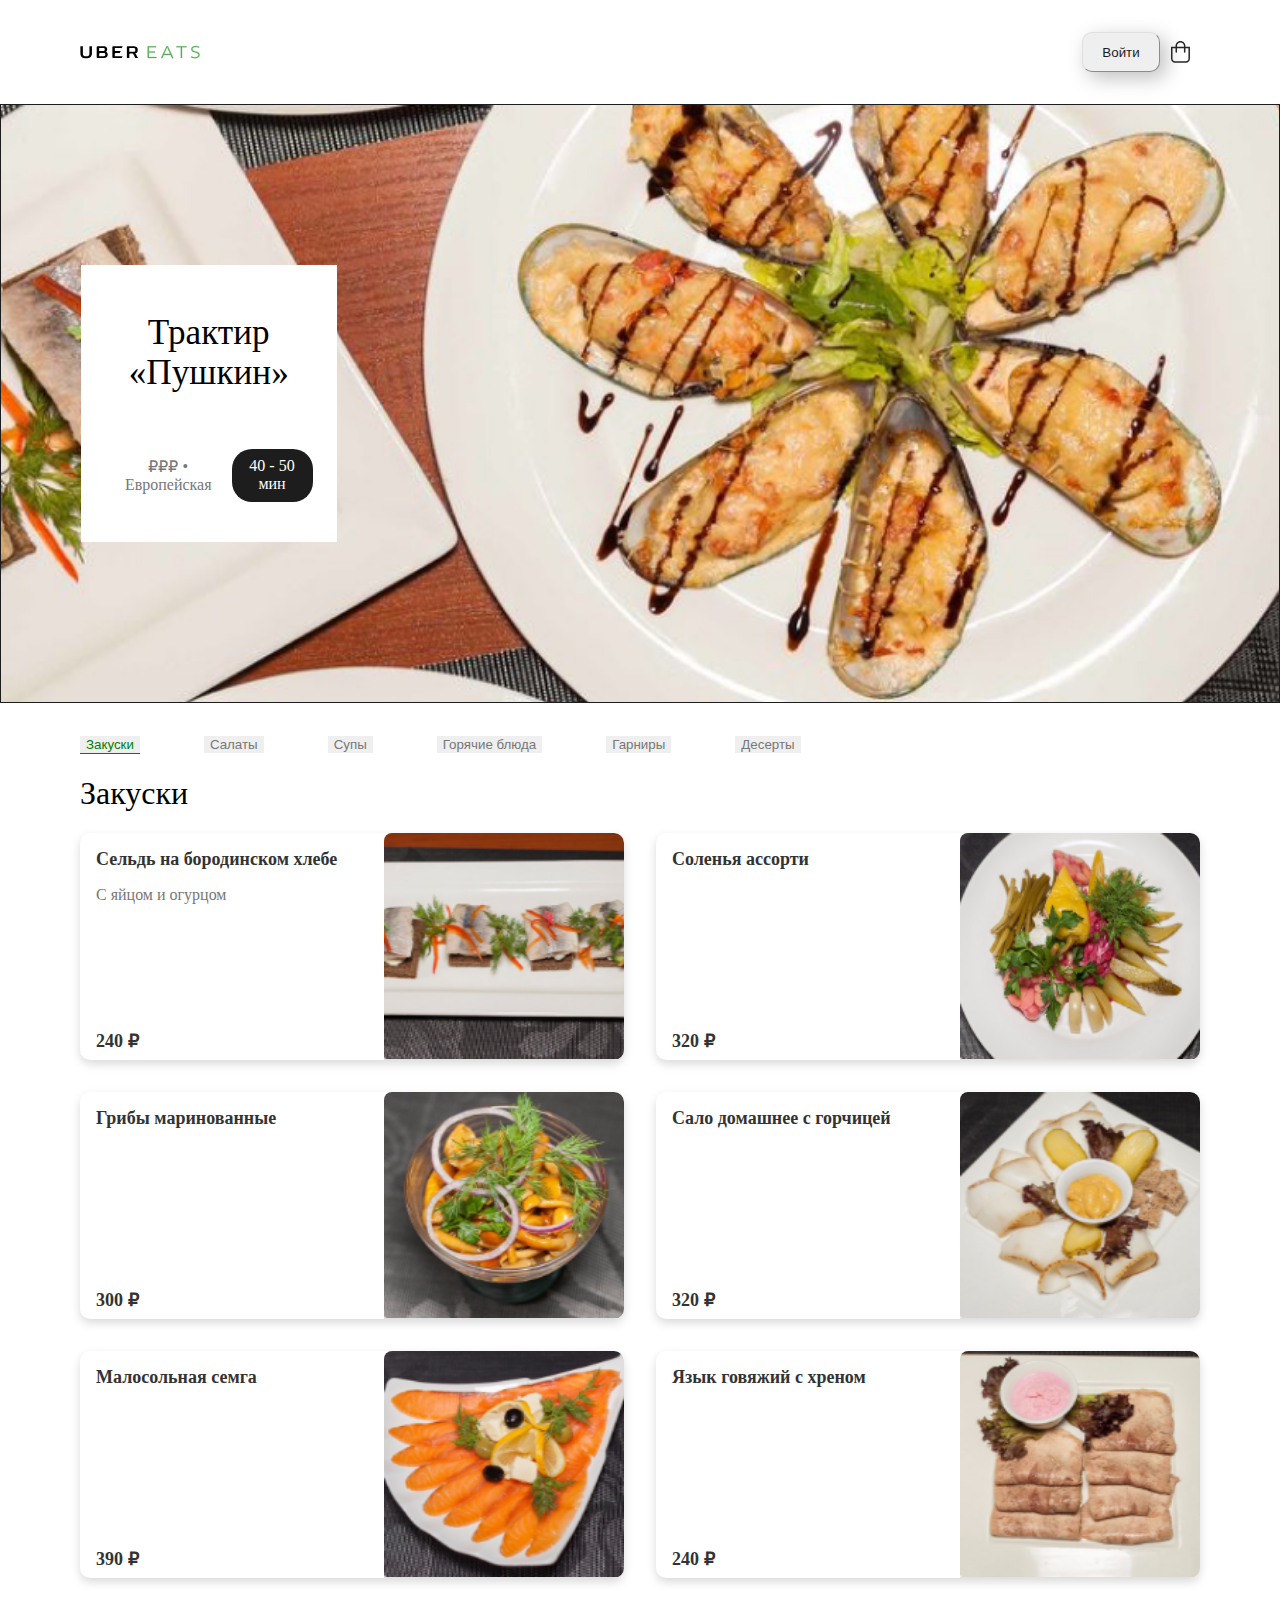
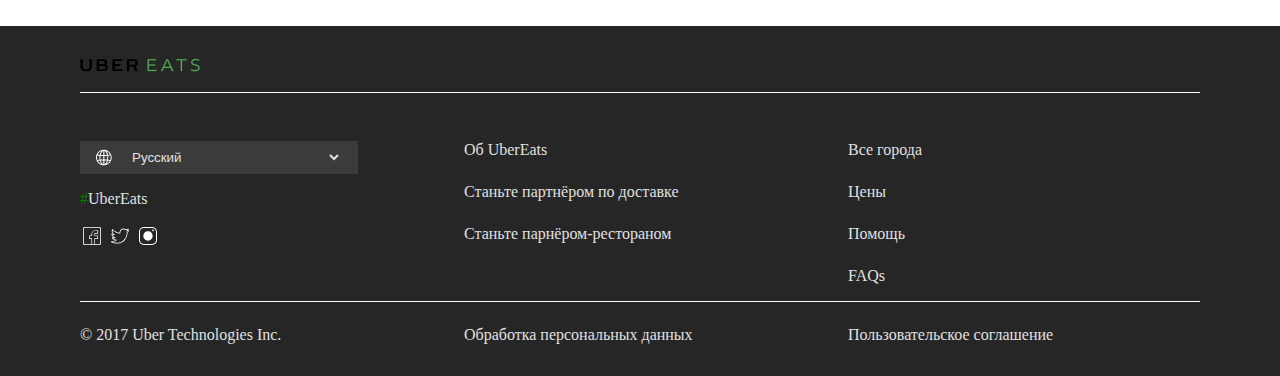
==== restaurant.html @ b5005f4a "second page + js" ====
<!DOCTYPE html>
<html lang="ru">
  <head>
    <meta charset="UTF-8" />
    <meta name="viewport" content="width=device-width, initial-scale=1.0" />
    <title>Restaurant</title>
    <link rel="shortcut icon" href="img/ico.jpg" type="image/x-icon" />
    <link rel="stylesheet" href="css/style.css" />
    <link rel="stylesheet" href="css/flexboxgrid.min.css" />
  </head>
  <body>
    <div class="body_content">
      <div class="header">
        <img src="img/logo.svg" alt="LOGO" />
        <div class="auth_and_busket">
          <button class="sign_in_btn">Войти</button>
          <img src="img/basket.svg" alt="basket" />
        </div>
      </div>
    </div>
      <div class="lable_header">
        <div class="container-fluid">
            <div class="row">
                <div class="col-xs-12 col-md-6 col-lg-3">
                    <div class="lable_card">
                        <h1 class="rest_name">Трактир «Пушкин»</h1>
                        <div class="price_and_time_cont">
                            <p class="price">₽₽₽ • Европейская</p>
                            <p class="time">40 - 50 мин</p>
                        </div>    
                    </div>
                </div>
            </div>
        </div>
    </div>
    <div class="body_content">
      <nav class="dishes">
        <ul style="list-style-type: none; display: flex; padding: 0;">
            <li><button class="dishes_item" id="start_button" href="#">Закуски</button></li>
            <li><button class="dishes_item" href="#">Салаты</button></li>
            <li><button class="dishes_item" href="#">Супы</button></li>
            <li><button class="dishes_item" href="#">Горячие блюда</button></li>
            <li><button class="dishes_item" href="#">Гарниры</button></li>
            <li><button class="dishes_item" href="#">Десерты</button></li>
        </ul>
      </nav>
      <h1 style="font-weight: normal;">Закуски</h1>
      <div class="container-fluid">
        <div class="row">
            <div class="col-xs-12 col-md-12 col-lg-6">
                <div class="card dishe-card">
                    <div class="discription" style="flex-direction: column;">
                        <div>
                            <h4>Сельдь на бородинском хлебе</h4>
                            <p style="color: #777777;">С яйцом и огурцом</p>
                        </div>
                        <h4 class="price">240 ₽</h4>
                    </div>
                    <img src="img/dishes/dishe_1.png" alt="" class="dishe_pict">
                </div>
            </div>
            <div class="col-xs-12 col-md-12 col-lg-6">
                <div class="card dishe-card">
                    <div class="discription" style="flex-direction: column;">
                        <h4>Соленья ассорти</h4>
                        <h4 class="price">320 ₽</h4>
                    </div>
                    <img src="img/dishes/dishe_2.png" alt="" class="dishe_pict">
                </div>
            </div>
            <div class="col-xs-12 col-md-12 col-lg-6">
                <div class="card dishe-card">
                    <div class="discription" style="flex-direction: column;">
                            <h4>Грибы маринованные</h4>
                        <h4 class="price">300 ₽</h4>
                    </div>
                    <img src="img/dishes/dishe_3.png" alt="" class="dishe_pict">
                </div>
            </div>
            <div class="col-xs-12 col-md-12 col-lg-6">
                <div class="card dishe-card">
                    <div class="discription" style="flex-direction: column;">
                        <h4>Сало домашнее с горчицей</h4>
                        <h4 class="price">320 ₽</h4>
                    </div>
                    <img src="img/dishes/dishe_4.png" alt="" class="dishe_pict">
                </div>
            </div>
            <div class="col-xs-12 col-md-12 col-lg-6">
                <div class="card dishe-card">
                    <div class="discription" style="flex-direction: column;">
                        <h4>Малосольная семга</h4>
                        <h4 class="price">390 ₽</h4>
                    </div>
                    <img src="img/dishes/dishe_5.png" alt="" class="dishe_pict">
                </div>
            </div>
            <div class="col-xs-12 col-md-12 col-lg-6">
                <div class="card dishe-card">
                    <div class="discription" style="flex-direction: column;">
                        <h4>Язык говяжий с хреном</h4>
                        <h4 class="price">240 ₽</h4>
                    </div>
                    <img src="img/dishes/dishe_6.png" alt="" class="dishe_pict">
                </div>
            </div>
      </div>
    </div>
</div>
<footer>
    <div class="footer_logo_container">
      <img src="img/logo.svg" alt="LOGO" />
    </div>
    <div class="about">
      <div class="container-fluid">
              <div class="row">
                  <div class="col-xs-12 col-md-4 col-lg-4">
                      <div class="footer_card">
                          <div class="language_select">
                              <img src="img/world.svg" alt="world">
                              <select>
                                  <option> Русский </option>
                              </select>
                          </div>
                          <div style="display: flex">
                              <p style="color: green; ">#<p>
                              <p>UberEats</p>
                          </div>
                          <div class="social">
                              <a href="https://ru-ru.facebook.com/login/?next=https%3A%2F%2Fru-ru.facebook.com%2F" target="_blank"><img src="img/social/facebook.svg" alt="facebook logo"></a>
                              <a href="https://x.com/" target="_blank"><img src="img/social/twitter.png" alt="twitter logo"></a>
                              <a href="https://instagram.com/" target="_blank"><img src="img/social/instagram.svg" alt="instagram logo"></a>
                          </div>
                      </div>
                  </div>
                  <div class="col-xs-12 col-md-4 col-lg-4">
                      <div class="footer_card">
                          <a href="#">Об UberEats</a>
                          <a href="#">Станьте партнёром по доставке</a>
                          <a href="#">Станьте парнёром-рестораном</a>
                      </div>
                  </div>
                  <div class="col-xs-12 col-md-4 col-lg-4">
                      <div class="footer_card">
                          <a href="#">Все города</a>
                          <a href="#">Цены</a>
                          <a href="#">Помощь</a>
                          <a href="#">FAQs</a>
                      </div>
                  </div>
              </div>
          </div>
      </div>
      <div class="container-fluid">
          <div class="row">
              <div class="col-xs-12 col-md-4 col-lg-4">
                  <div class="footer_docs_card">
                      <p>© 2017 Uber Technologies Inc.</p>
                  </div>
              </div>
              <div class="col-xs-12 col-md-4 col-lg-4">
                  <div class="footer_docs_card">
                      <a href="#">Обработка персональных данных</a>
                  </div>
              </div>
              <div class="col-xs-12 col-md-4 col-lg-4">
                  <div class="footer_docs_card">
                      <a href="#">Пользовательское соглашение</a>
                  </div>
              </div>
          </div>
      </div>
  </footer>
  </body>
  <script src="scripts.js"></script>
</html>
---- css/style.css ----
.body_content{
    padding: 1rem 5rem; 
}

body{
    margin: 0;
}

.header{
    display: flex;
    justify-content: space-between;
}

.auth_and_busket{
    display: flex;
}

.sign_in_btn{
    align-self: center;
    border-radius: 10px;
    color:  #1D1D1D;
    width: 78px;
    height: 40px;
    border: 1px outset #E0E0E0;
    box-shadow: 6px 6px 20px rgba(0, 0, 0, 0.25); 
}

.search{
    width: 100%;
    border: none;
    border-bottom: rgba(117, 117, 117, 0.5) solid 1px;
}

.heading_text{
    font-weight: normal;
}

.card {
    margin-bottom: 2rem;
    border: none; 
    border-radius: 10px; 
    overflow: hidden;
    box-shadow: 0px 4px 10px rgba(0, 0, 0, 0.15); 
    transition: transform 0.3s ease, box-shadow 0.3s ease; 
}

.card:hover{
    transform: translateY(-10px); 
    box-shadow: 0px 6px 20px rgba(0, 0, 0, 0.25); 
}

.card img {
    width: 100%;
    border-bottom: 1px solid #e0e0e0; 
}

.card h4 {
    margin: 1rem 1rem 0.5rem; 
    font-size: 18px;
    color: #333333;
    font-weight: bold;
}

.card .menu {
    margin: 0.5rem 1rem;
    color: #828282;
    font-size: 14px;
}

.card h5 {
    margin: 0.5rem 1rem 1rem;
    color: #333333;
    font-size: 16px;
    font-weight: 500;
}

footer{
    background-color: #262626;
    padding: 1rem 5rem; 
}

.footer_logo_container{
    padding: 1rem 0;
    border-bottom: #ffffff 1px solid;
    margin-bottom: 1rem;
}

.language_select{
    margin-top: 1.5rem;
    background-color: #3B3B3B;
    padding: 0.5rem 1rem;
    display: flex;
    width: 70%;
}

.language_select select{
    background-color: #3B3B3B;
    border: none;
    color: #E0E0E0;
    width: 100%;
    margin-left: 1rem;
}

.footer_card{
    height: 10rem;
    display: flex;
    flex-direction: column;
}

.about{
    padding-bottom: 1.5rem;
    border-bottom: #ffffff 1px solid;
}

.about,.footer_docs_card p, a {
    color: #E0E0E0;
    margin-top: 1.5rem;
    text-decoration: none;
}

.footer_docs_card a {
    margin-top: 1.5rem;
    display: block;
}

.lable_header{
    padding: 10rem 5rem;
    background-image: url("../img/restaurants/bkg.png");
    border: #1D1D1D solid 1px;
    background-size: cover;
}

.lable_card{
    background-color: white;
    padding: 1.5rem;
    text-align: center;
}

.lable_card h1{
    font-weight: normal;
    font-size: 2.2rem;
    margin-bottom: 2.5rem;
}

.price_and_time_cont{
    display: flex;
    justify-content: space-around;
}

p.price{
    color: #777777;
    display: block;
    padding: 0.5rem;
}

p.time{
    color: #ffffff;
    background: #1D1D1D;
    padding: 0.5rem;
    border-radius: 20px;
    display: block;
}

.dishes button{
    color: #777777;
    border: none;
}

.dishes_item{
    margin-right: 4rem;
}

.dishes_item:hover{
    color: green;
    border-bottom: green solid 1px;
}

.dishes_item.active{
    color: green;
    border-bottom: green solid 1px;
}

.dishe-card img{
    width: 15rem;
    border-top-left-radius: 8px;
    border-top-right-radius: 8px;
}


.dishe-card, .discription{
    display: flex;
    justify-content: space-between;
}

.dishe-card p{
    margin: 1rem 1rem 0.5rem; 
    color: #777777;
}
---- css/flexboxgrid.min.css ----
.container-fluid{margin-right:auto;margin-left:auto;}.row{box-sizing:border-box;display:-ms-flexbox;display:-webkit-box;display:flex;-ms-flex:0 1 auto;-webkit-box-flex:0;flex:0 1 auto;-ms-flex-direction:row;-webkit-box-orient:horizontal;-webkit-box-direction:normal;flex-direction:row;-ms-flex-wrap:wrap;flex-wrap:wrap;margin-right:-1rem;margin-left:-1rem}.row.reverse{-ms-flex-direction:row-reverse;-webkit-box-orient:horizontal;-webkit-box-direction:reverse;flex-direction:row-reverse}.col.reverse{-ms-flex-direction:column-reverse;-webkit-box-orient:vertical;-webkit-box-direction:reverse;flex-direction:column-reverse}.col-xs,.col-xs-1,.col-xs-10,.col-xs-11,.col-xs-12,.col-xs-2,.col-xs-3,.col-xs-4,.col-xs-5,.col-xs-6,.col-xs-7,.col-xs-8,.col-xs-9{box-sizing:border-box;-ms-flex:0 0 auto;-webkit-box-flex:0;flex:0 0 auto;padding-right:1rem;padding-left:1rem}.col-xs{-webkit-flex-grow:1;-ms-flex-positive:1;-webkit-box-flex:1;flex-grow:1;-ms-flex-preferred-size:0;flex-basis:0;max-width:100%}.col-xs-1{-ms-flex-preferred-size:8.333%;flex-basis:8.333%;max-width:8.333%}.col-xs-2{-ms-flex-preferred-size:16.667%;flex-basis:16.667%;max-width:16.667%}.col-xs-3{-ms-flex-preferred-size:25%;flex-basis:25%;max-width:25%}.col-xs-4{-ms-flex-preferred-size:33.333%;flex-basis:33.333%;max-width:33.333%}.col-xs-5{-ms-flex-preferred-size:41.667%;flex-basis:41.667%;max-width:41.667%}.col-xs-6{-ms-flex-preferred-size:50%;flex-basis:50%;max-width:50%}.col-xs-7{-ms-flex-preferred-size:58.333%;flex-basis:58.333%;max-width:58.333%}.col-xs-8{-ms-flex-preferred-size:66.667%;flex-basis:66.667%;max-width:66.667%}.col-xs-9{-ms-flex-preferred-size:75%;flex-basis:75%;max-width:75%}.col-xs-10{-ms-flex-preferred-size:83.333%;flex-basis:83.333%;max-width:83.333%}.col-xs-11{-ms-flex-preferred-size:91.667%;flex-basis:91.667%;max-width:91.667%}.col-xs-12{-ms-flex-preferred-size:100%;flex-basis:100%;max-width:100%}.col-xs-offset-1{margin-left:8.333%}.col-xs-offset-2{margin-left:16.667%}.col-xs-offset-3{margin-left:25%}.col-xs-offset-4{margin-left:33.333%}.col-xs-offset-5{margin-left:41.667%}.col-xs-offset-6{margin-left:50%}.col-xs-offset-7{margin-left:58.333%}.col-xs-offset-8{margin-left:66.667%}.col-xs-offset-9{margin-left:75%}.col-xs-offset-10{margin-left:83.333%}.col-xs-offset-11{margin-left:91.667%}.start-xs{-ms-flex-pack:start;-webkit-box-pack:start;justify-content:flex-start;text-align:start}.center-xs{-ms-flex-pack:center;-webkit-box-pack:center;justify-content:center;text-align:center}.end-xs{-ms-flex-pack:end;-webkit-box-pack:end;justify-content:flex-end;text-align:end}.top-xs{-ms-flex-align:start;-webkit-box-align:start;align-items:flex-start}.middle-xs{-ms-flex-align:center;-webkit-box-align:center;align-items:center}.bottom-xs{-ms-flex-align:end;-webkit-box-align:end;align-items:flex-end}.around-xs{-ms-flex-pack:distribute;justify-content:space-around}.between-xs{-ms-flex-pack:justify;-webkit-box-pack:justify;justify-content:space-between}.first-xs{-ms-flex-order:-1;-webkit-box-ordinal-group:0;order:-1}.last-xs{-ms-flex-order:1;-webkit-box-ordinal-group:2;order:1}@media only screen and (min-width:48em){.container{width:46rem}.col-sm,.col-sm-1,.col-sm-10,.col-sm-11,.col-sm-12,.col-sm-2,.col-sm-3,.col-sm-4,.col-sm-5,.col-sm-6,.col-sm-7,.col-sm-8,.col-sm-9{box-sizing:border-box;-ms-flex:0 0 auto;-webkit-box-flex:0;flex:0 0 auto;padding-right:1rem;padding-left:1rem}.col-sm{-webkit-flex-grow:1;-ms-flex-positive:1;-webkit-box-flex:1;flex-grow:1;-ms-flex-preferred-size:0;flex-basis:0;max-width:100%}.col-sm-1{-ms-flex-preferred-size:8.333%;flex-basis:8.333%;max-width:8.333%}.col-sm-2{-ms-flex-preferred-size:16.667%;flex-basis:16.667%;max-width:16.667%}.col-sm-3{-ms-flex-preferred-size:25%;flex-basis:25%;max-width:25%}.col-sm-4{-ms-flex-preferred-size:33.333%;flex-basis:33.333%;max-width:33.333%}.col-sm-5{-ms-flex-preferred-size:41.667%;flex-basis:41.667%;max-width:41.667%}.col-sm-6{-ms-flex-preferred-size:50%;flex-basis:50%;max-width:50%}.col-sm-7{-ms-flex-preferred-size:58.333%;flex-basis:58.333%;max-width:58.333%}.col-sm-8{-ms-flex-preferred-size:66.667%;flex-basis:66.667%;max-width:66.667%}.col-sm-9{-ms-flex-preferred-size:75%;flex-basis:75%;max-width:75%}.col-sm-10{-ms-flex-preferred-size:83.333%;flex-basis:83.333%;max-width:83.333%}.col-sm-11{-ms-flex-preferred-size:91.667%;flex-basis:91.667%;max-width:91.667%}.col-sm-12{-ms-flex-preferred-size:100%;flex-basis:100%;max-width:100%}.col-sm-offset-1{margin-left:8.333%}.col-sm-offset-2{margin-left:16.667%}.col-sm-offset-3{margin-left:25%}.col-sm-offset-4{margin-left:33.333%}.col-sm-offset-5{margin-left:41.667%}.col-sm-offset-6{margin-left:50%}.col-sm-offset-7{margin-left:58.333%}.col-sm-offset-8{margin-left:66.667%}.col-sm-offset-9{margin-left:75%}.col-sm-offset-10{margin-left:83.333%}.col-sm-offset-11{margin-left:91.667%}.start-sm{-ms-flex-pack:start;-webkit-box-pack:start;justify-content:flex-start;text-align:start}.center-sm{-ms-flex-pack:center;-webkit-box-pack:center;justify-content:center;text-align:center}.end-sm{-ms-flex-pack:end;-webkit-box-pack:end;justify-content:flex-end;text-align:end}.top-sm{-ms-flex-align:start;-webkit-box-align:start;align-items:flex-start}.middle-sm{-ms-flex-align:center;-webkit-box-align:center;align-items:center}.bottom-sm{-ms-flex-align:end;-webkit-box-align:end;align-items:flex-end}.around-sm{-ms-flex-pack:distribute;justify-content:space-around}.between-sm{-ms-flex-pack:justify;-webkit-box-pack:justify;justify-content:space-between}.first-sm{-ms-flex-order:-1;-webkit-box-ordinal-group:0;order:-1}.last-sm{-ms-flex-order:1;-webkit-box-ordinal-group:2;order:1}}@media only screen and (min-width:62em){.container{width:61rem}.col-md,.col-md-1,.col-md-10,.col-md-11,.col-md-12,.col-md-2,.col-md-3,.col-md-4,.col-md-5,.col-md-6,.col-md-7,.col-md-8,.col-md-9{box-sizing:border-box;-ms-flex:0 0 auto;-webkit-box-flex:0;flex:0 0 auto;padding-right:1rem;padding-left:1rem}.col-md{-webkit-flex-grow:1;-ms-flex-positive:1;-webkit-box-flex:1;flex-grow:1;-ms-flex-preferred-size:0;flex-basis:0;max-width:100%}.col-md-1{-ms-flex-preferred-size:8.333%;flex-basis:8.333%;max-width:8.333%}.col-md-2{-ms-flex-preferred-size:16.667%;flex-basis:16.667%;max-width:16.667%}.col-md-3{-ms-flex-preferred-size:25%;flex-basis:25%;max-width:25%}.col-md-4{-ms-flex-preferred-size:33.333%;flex-basis:33.333%;max-width:33.333%}.col-md-5{-ms-flex-preferred-size:41.667%;flex-basis:41.667%;max-width:41.667%}.col-md-6{-ms-flex-preferred-size:50%;flex-basis:50%;max-width:50%}.col-md-7{-ms-flex-preferred-size:58.333%;flex-basis:58.333%;max-width:58.333%}.col-md-8{-ms-flex-preferred-size:66.667%;flex-basis:66.667%;max-width:66.667%}.col-md-9{-ms-flex-preferred-size:75%;flex-basis:75%;max-width:75%}.col-md-10{-ms-flex-preferred-size:83.333%;flex-basis:83.333%;max-width:83.333%}.col-md-11{-ms-flex-preferred-size:91.667%;flex-basis:91.667%;max-width:91.667%}.col-md-12{-ms-flex-preferred-size:100%;flex-basis:100%;max-width:100%}.col-md-offset-1{margin-left:8.333%}.col-md-offset-2{margin-left:16.667%}.col-md-offset-3{margin-left:25%}.col-md-offset-4{margin-left:33.333%}.col-md-offset-5{margin-left:41.667%}.col-md-offset-6{margin-left:50%}.col-md-offset-7{margin-left:58.333%}.col-md-offset-8{margin-left:66.667%}.col-md-offset-9{margin-left:75%}.col-md-offset-10{margin-left:83.333%}.col-md-offset-11{margin-left:91.667%}.start-md{-ms-flex-pack:start;-webkit-box-pack:start;justify-content:flex-start;text-align:start}.center-md{-ms-flex-pack:center;-webkit-box-pack:center;justify-content:center;text-align:center}.end-md{-ms-flex-pack:end;-webkit-box-pack:end;justify-content:flex-end;text-align:end}.top-md{-ms-flex-align:start;-webkit-box-align:start;align-items:flex-start}.middle-md{-ms-flex-align:center;-webkit-box-align:center;align-items:center}.bottom-md{-ms-flex-align:end;-webkit-box-align:end;align-items:flex-end}.around-md{-ms-flex-pack:distribute;justify-content:space-around}.between-md{-ms-flex-pack:justify;-webkit-box-pack:justify;justify-content:space-between}.first-md{-ms-flex-order:-1;-webkit-box-ordinal-group:0;order:-1}.last-md{-ms-flex-order:1;-webkit-box-ordinal-group:2;order:1}}@media only screen and (min-width:75em){.container{width:71rem}.col-lg,.col-lg-1,.col-lg-10,.col-lg-11,.col-lg-12,.col-lg-2,.col-lg-3,.col-lg-4,.col-lg-5,.col-lg-6,.col-lg-7,.col-lg-8,.col-lg-9{box-sizing:border-box;-ms-flex:0 0 auto;-webkit-box-flex:0;flex:0 0 auto;padding-right:1rem;padding-left:1rem}.col-lg{-webkit-flex-grow:1;-ms-flex-positive:1;-webkit-box-flex:1;flex-grow:1;-ms-flex-preferred-size:0;flex-basis:0;max-width:100%}.col-lg-1{-ms-flex-preferred-size:8.333%;flex-basis:8.333%;max-width:8.333%}.col-lg-2{-ms-flex-preferred-size:16.667%;flex-basis:16.667%;max-width:16.667%}.col-lg-3{-ms-flex-preferred-size:25%;flex-basis:25%;max-width:25%}.col-lg-4{-ms-flex-preferred-size:33.333%;flex-basis:33.333%;max-width:33.333%}.col-lg-5{-ms-flex-preferred-size:41.667%;flex-basis:41.667%;max-width:41.667%}.col-lg-6{-ms-flex-preferred-size:50%;flex-basis:50%;max-width:50%}.col-lg-7{-ms-flex-preferred-size:58.333%;flex-basis:58.333%;max-width:58.333%}.col-lg-8{-ms-flex-preferred-size:66.667%;flex-basis:66.667%;max-width:66.667%}.col-lg-9{-ms-flex-preferred-size:75%;flex-basis:75%;max-width:75%}.col-lg-10{-ms-flex-preferred-size:83.333%;flex-basis:83.333%;max-width:83.333%}.col-lg-11{-ms-flex-preferred-size:91.667%;flex-basis:91.667%;max-width:91.667%}.col-lg-12{-ms-flex-preferred-size:100%;flex-basis:100%;max-width:100%}.col-lg-offset-1{margin-left:8.333%}.col-lg-offset-2{margin-left:16.667%}.col-lg-offset-3{margin-left:25%}.col-lg-offset-4{margin-left:33.333%}.col-lg-offset-5{margin-left:41.667%}.col-lg-offset-6{margin-left:50%}.col-lg-offset-7{margin-left:58.333%}.col-lg-offset-8{margin-left:66.667%}.col-lg-offset-9{margin-left:75%}.col-lg-offset-10{margin-left:83.333%}.col-lg-offset-11{margin-left:91.667%}.start-lg{-ms-flex-pack:start;-webkit-box-pack:start;justify-content:flex-start;text-align:start}.center-lg{-ms-flex-pack:center;-webkit-box-pack:center;justify-content:center;text-align:center}.end-lg{-ms-flex-pack:end;-webkit-box-pack:end;justify-content:flex-end;text-align:end}.top-lg{-ms-flex-align:start;-webkit-box-align:start;align-items:flex-start}.middle-lg{-ms-flex-align:center;-webkit-box-align:center;align-items:center}.bottom-lg{-ms-flex-align:end;-webkit-box-align:end;align-items:flex-end}.around-lg{-ms-flex-pack:distribute;justify-content:space-around}.between-lg{-ms-flex-pack:justify;-webkit-box-pack:justify;justify-content:space-between}.first-lg{-ms-flex-order:-1;-webkit-box-ordinal-group:0;order:-1}.last-lg{-ms-flex-order:1;-webkit-box-ordinal-group:2;order:1}}
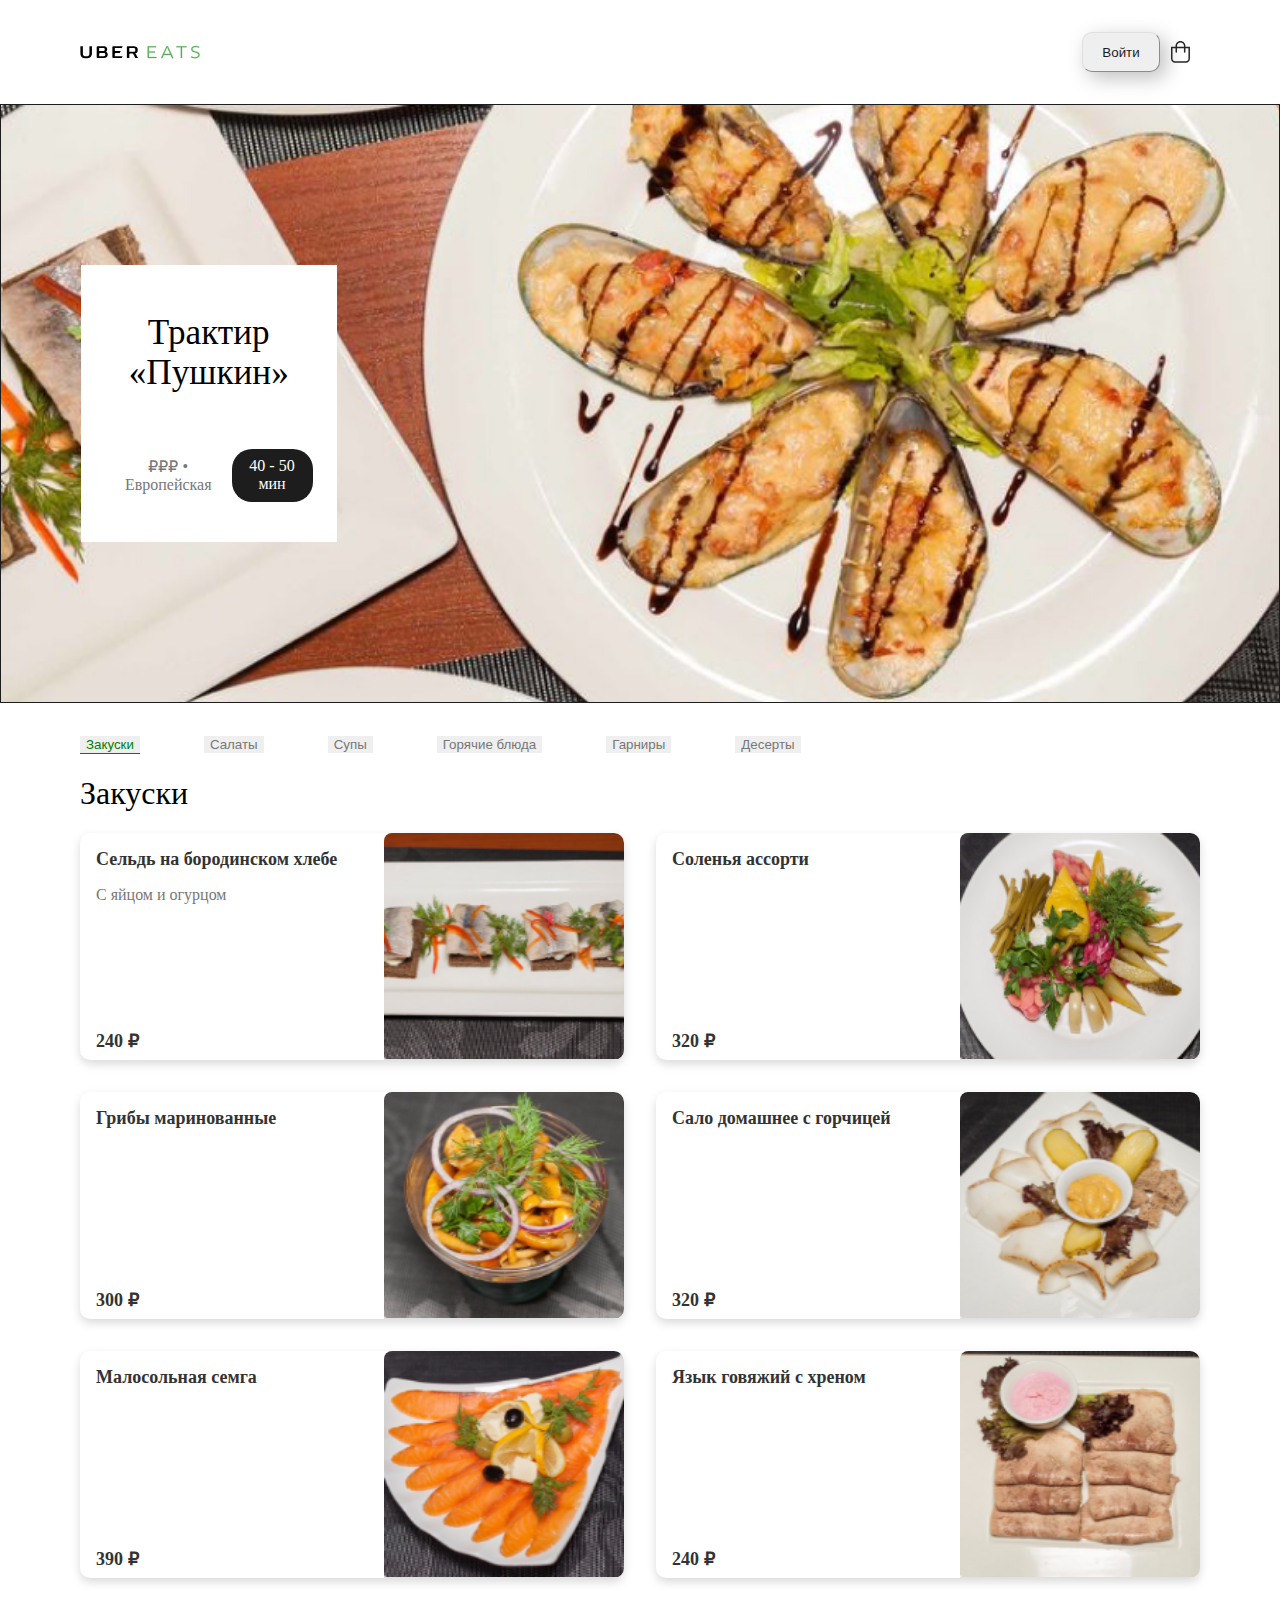
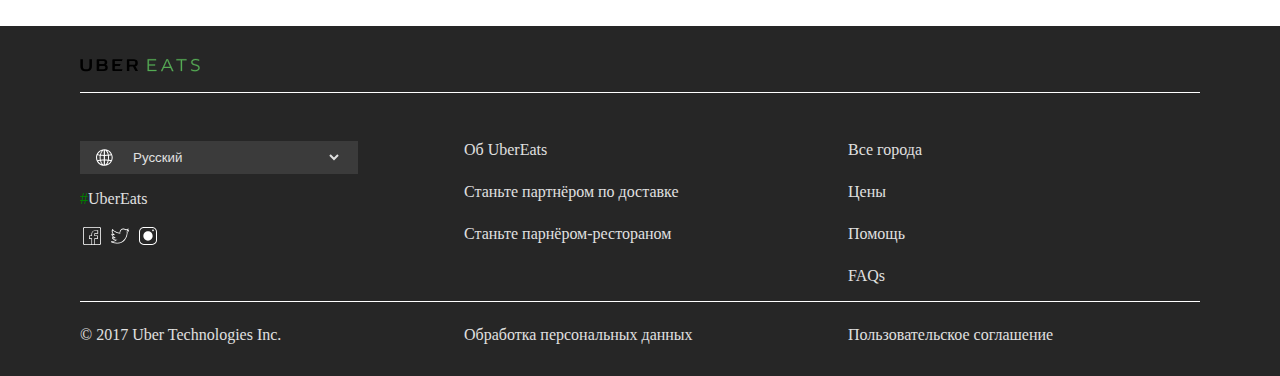
==== commit c8ef9d16: "Update restaurant.html" ====
--- a/restaurant.html
+++ b/restaurant.html
@@ -11,7 +11,7 @@
   <body>
     <div class="body_content">
       <div class="header">
-        <img src="img/logo.svg" alt="LOGO" />
+        <img src="img/logo.svg" id ="main_logo" alt="LOGO" />
         <div class="auth_and_busket">
           <button class="sign_in_btn">Войти</button>
           <img src="img/basket.svg" alt="basket" />
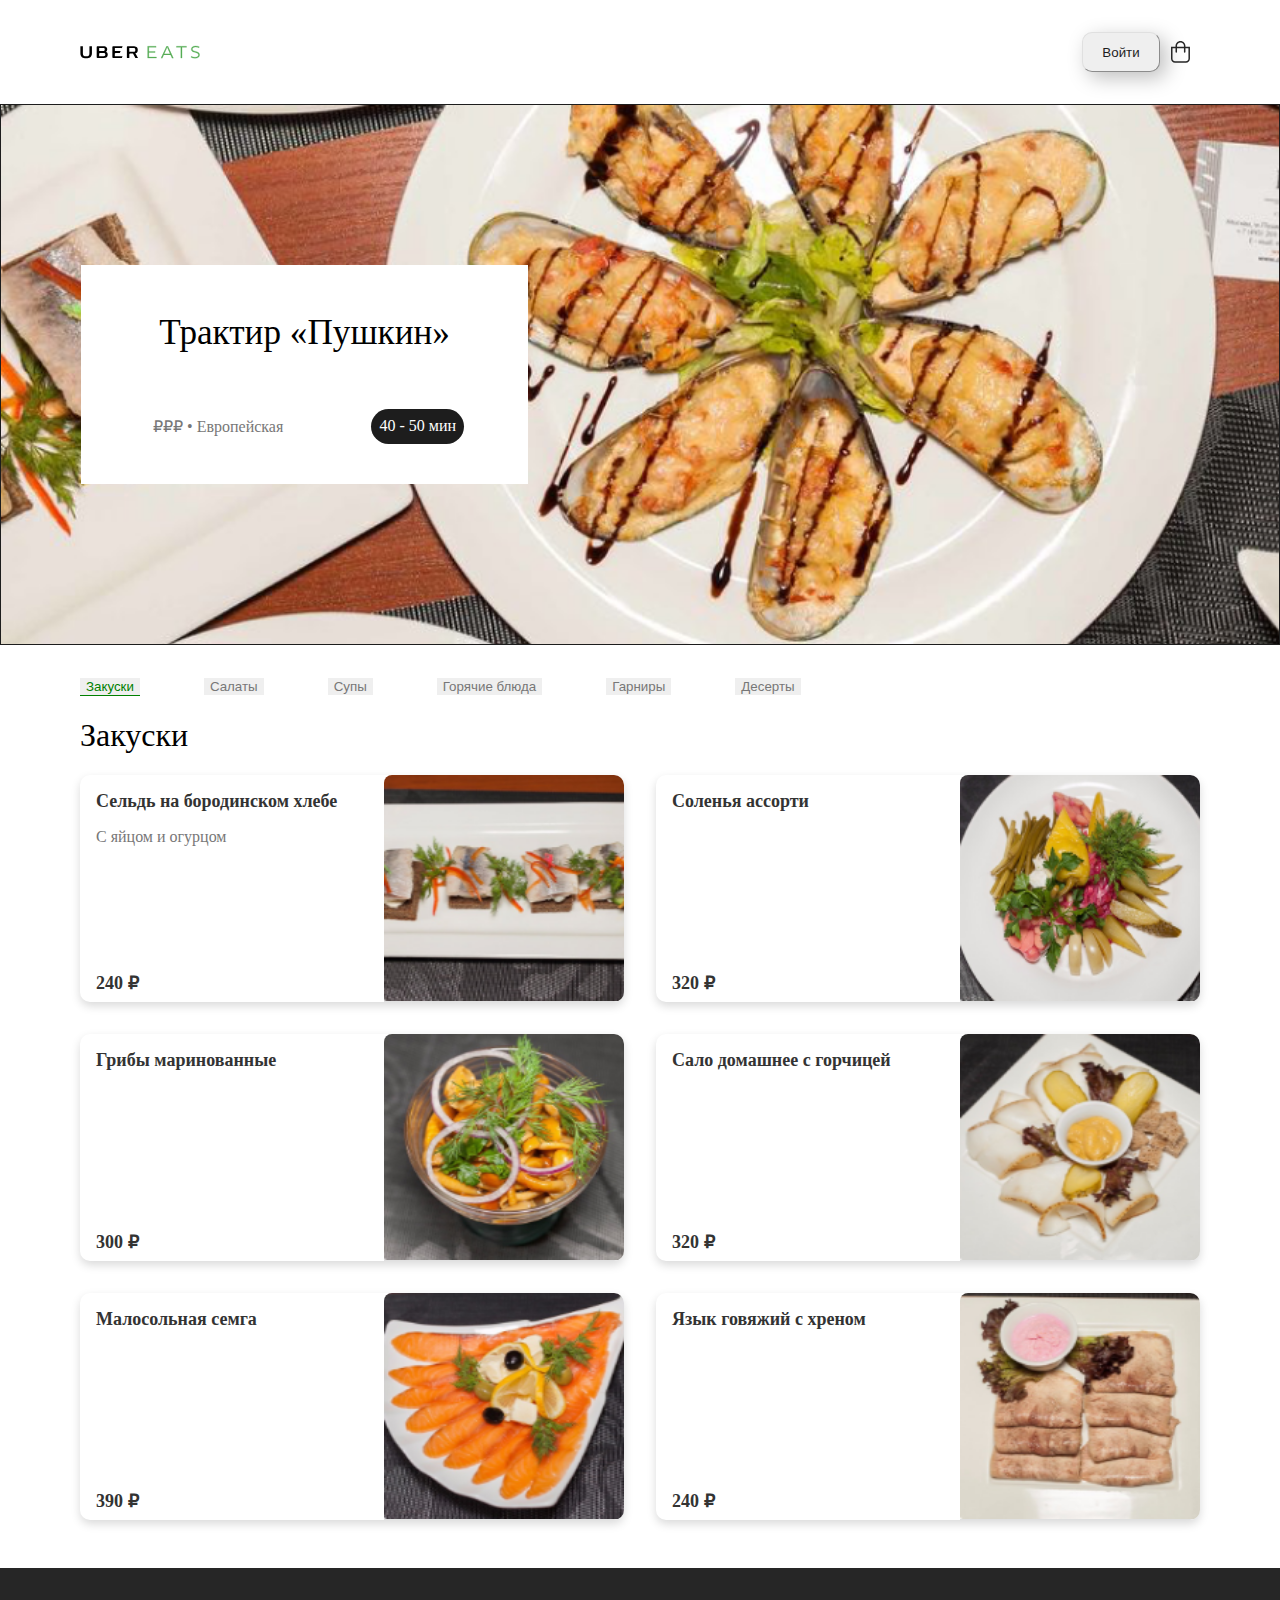
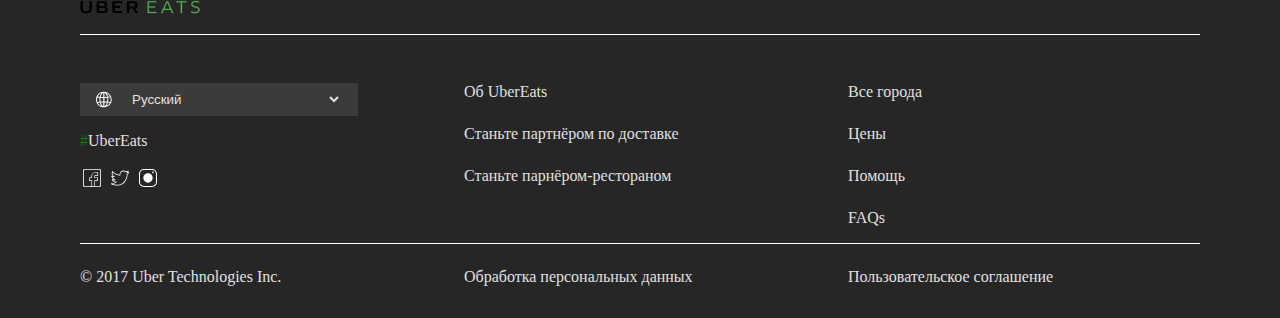
==== commit 04465cdf: "upd scripts" ====
--- a/restaurant.html
+++ b/restaurant.html
@@ -21,7 +21,7 @@
       <div class="lable_header">
         <div class="container-fluid">
             <div class="row">
-                <div class="col-xs-12 col-md-6 col-lg-3">
+                <div class="col-xs-12 col-md-6 col-lg-5 col-xl-3">
                     <div class="lable_card">
                         <h1 class="rest_name">Трактир «Пушкин»</h1>
                         <div class="price_and_time_cont">
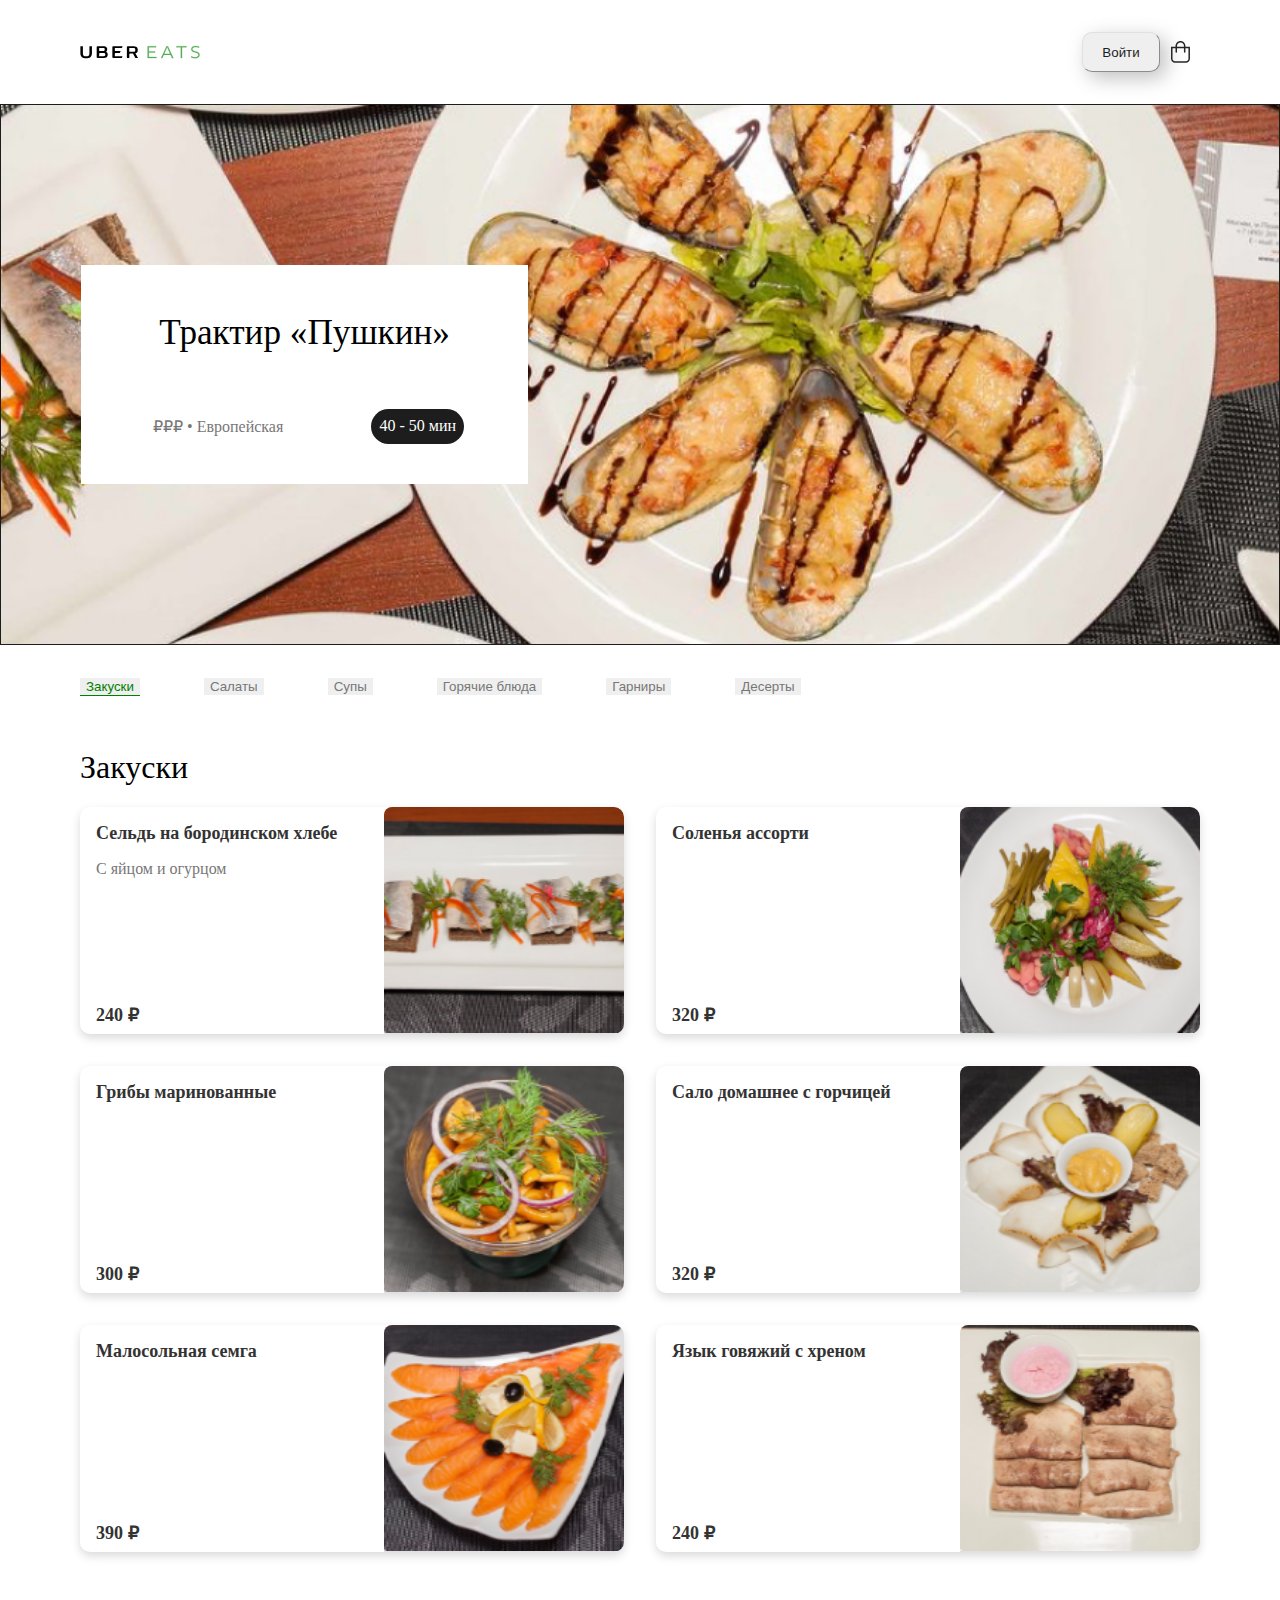
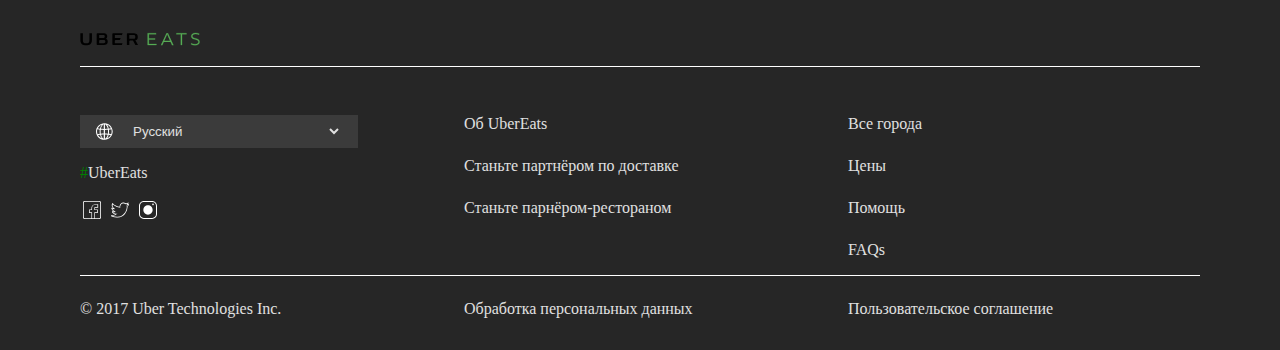
==== commit 88f0293d: "hidden menu in mobile version prt.1" ====
--- a/restaurant.html
+++ b/restaurant.html
@@ -44,6 +44,18 @@
             <li><button class="dishes_item" href="#">Десерты</button></li>
         </ul>
       </nav>
+      <div class="dishes_mobile" id="dishes_mobile">
+        <button class="dishes_item" id="start_button_mobile" href="#">Закуски</button>
+      </div>
+      <div class="dishes_list_mobile hidden" id="dishes_list_mobile">
+        <ul style="list-style-type: none; padding: 0;">
+            <li><button class="dishes_item" href="#">Салаты</button></li>
+            <li><button class="dishes_item" href="#">Супы</button></li>
+            <li><button class="dishes_item" href="#">Горячие блюда</button></li>
+            <li><button class="dishes_item" href="#">Гарниры</button></li>
+            <li><button class="dishes_item" href="#">Десерты</button></li>
+        </ul>
+      </div>
       <h1 style="font-weight: normal;">Закуски</h1>
       <div class="container-fluid">
         <div class="row">
@@ -172,5 +184,5 @@
       </div>
   </footer>
   </body>
-  <script src="scripts.js"></script>
+  <script src="scripts/scripts.js"></script>
 </html>
--- a/css/style.css
+++ b/css/style.css
@@ -160,15 +160,40 @@
     border-radius: 20px;
     display: block;
 }
-
-.dishes button{
+ 
+.dishes_item{
     color: #777777;
     border: none;
 }
 
+.dishes_mobile, .dishes_list_mobile{
+    text-align: center;
+}
+
+.dishes_mobile button{
+    font-size: 2rem;
+}
+
 .dishes_item{
     margin-right: 4rem;
 }
+
+.dishes_list_mobile button{
+    font-size: 2rem;
+}
+
+.hidden {
+    height: 1rem;
+    opacity: 0;
+    visibility: hidden;
+    transition: opacity 0.3s ease, visibility 0.3s ease;
+}
+  
+.visible {
+    opacity: 1;
+    visibility: visible;
+    transition: opacity 0.3s ease, visibility 0.3s ease;
+  }
 
 .dishes_item:hover{
     color: green;
@@ -195,4 +220,17 @@
 .dishe-card p{
     margin: 1rem 1rem 0.5rem; 
     color: #777777;
-}+}
+
+@media (max-width: 991px){
+    .dishes{
+        display: none;
+    }
+}
+
+@media (min-width: 991px){
+    .dishes_mobile{
+        display: none;
+    }
+}
+
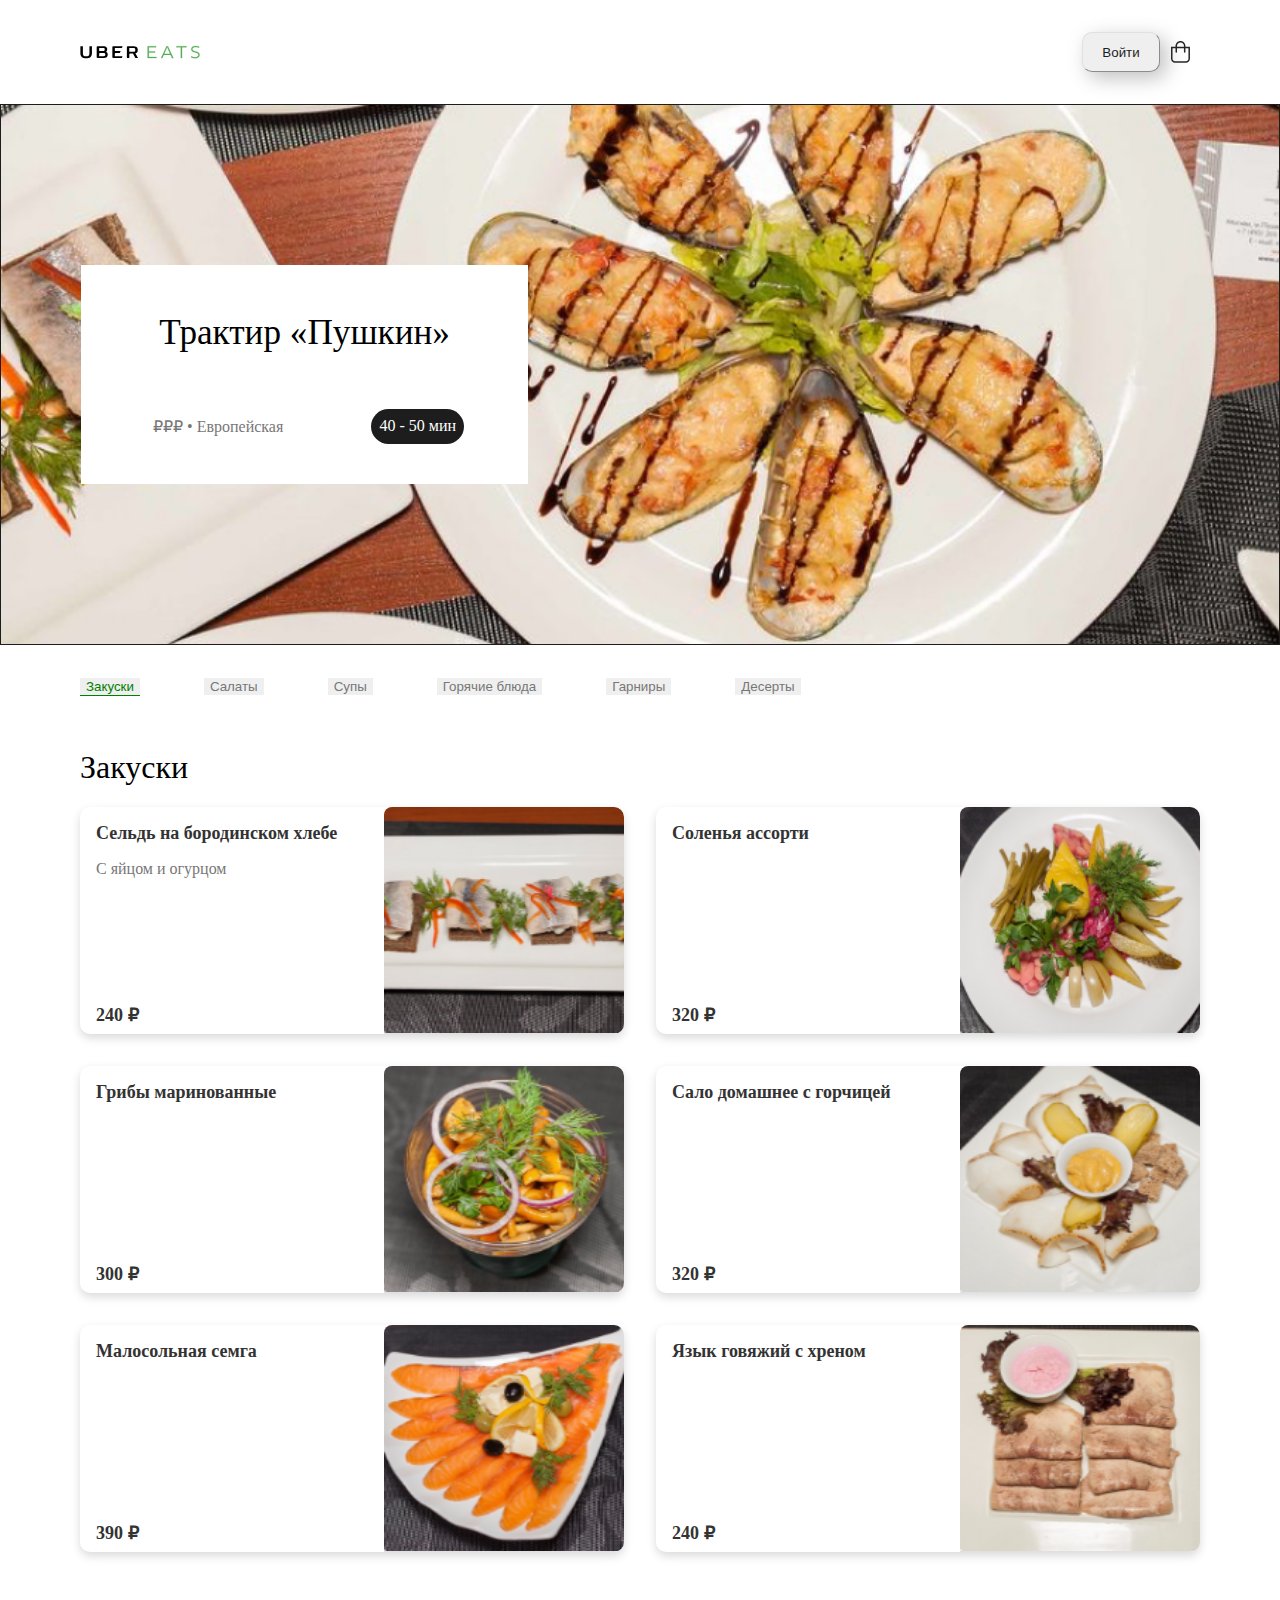
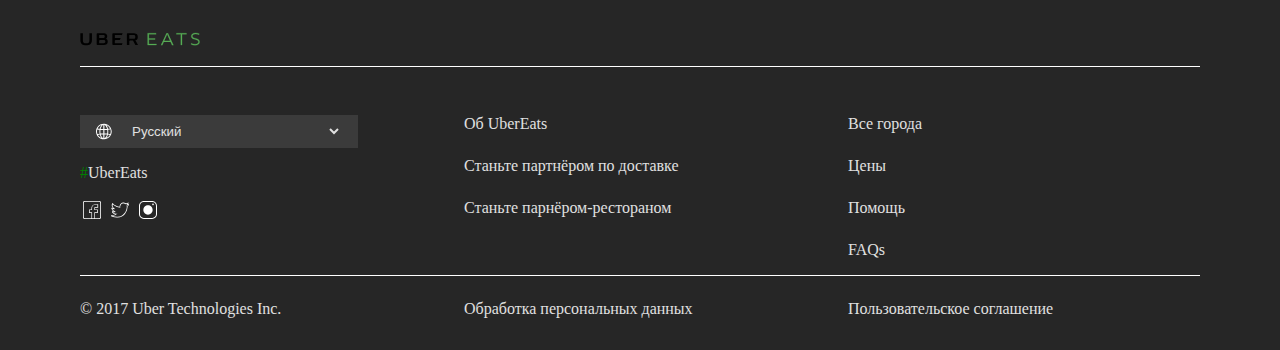
==== commit 6a818b30: "dishes list in mobile version" ====
--- a/restaurant.html
+++ b/restaurant.html
@@ -49,11 +49,12 @@
       </div>
       <div class="dishes_list_mobile hidden" id="dishes_list_mobile">
         <ul style="list-style-type: none; padding: 0;">
-            <li><button class="dishes_item" href="#">Салаты</button></li>
-            <li><button class="dishes_item" href="#">Супы</button></li>
-            <li><button class="dishes_item" href="#">Горячие блюда</button></li>
-            <li><button class="dishes_item" href="#">Гарниры</button></li>
-            <li><button class="dishes_item" href="#">Десерты</button></li>
+            <li><button class="dishes_item dishes_item_mobile" href="#" style = "display: none;">Закуски</button></li>
+            <li><button class="dishes_item dishes_item_mobile" href="#">Салаты</button></li>
+            <li><button class="dishes_item dishes_item_mobile" href="#">Супы</button></li>
+            <li><button class="dishes_item dishes_item_mobile" href="#">Горячие блюда</button></li>
+            <li><button class="dishes_item dishes_item_mobile" href="#">Гарниры</button></li>
+            <li><button class="dishes_item dishes_item_mobile" href="#">Десерты</button></li>
         </ul>
       </div>
       <h1 style="font-weight: normal;">Закуски</h1>
